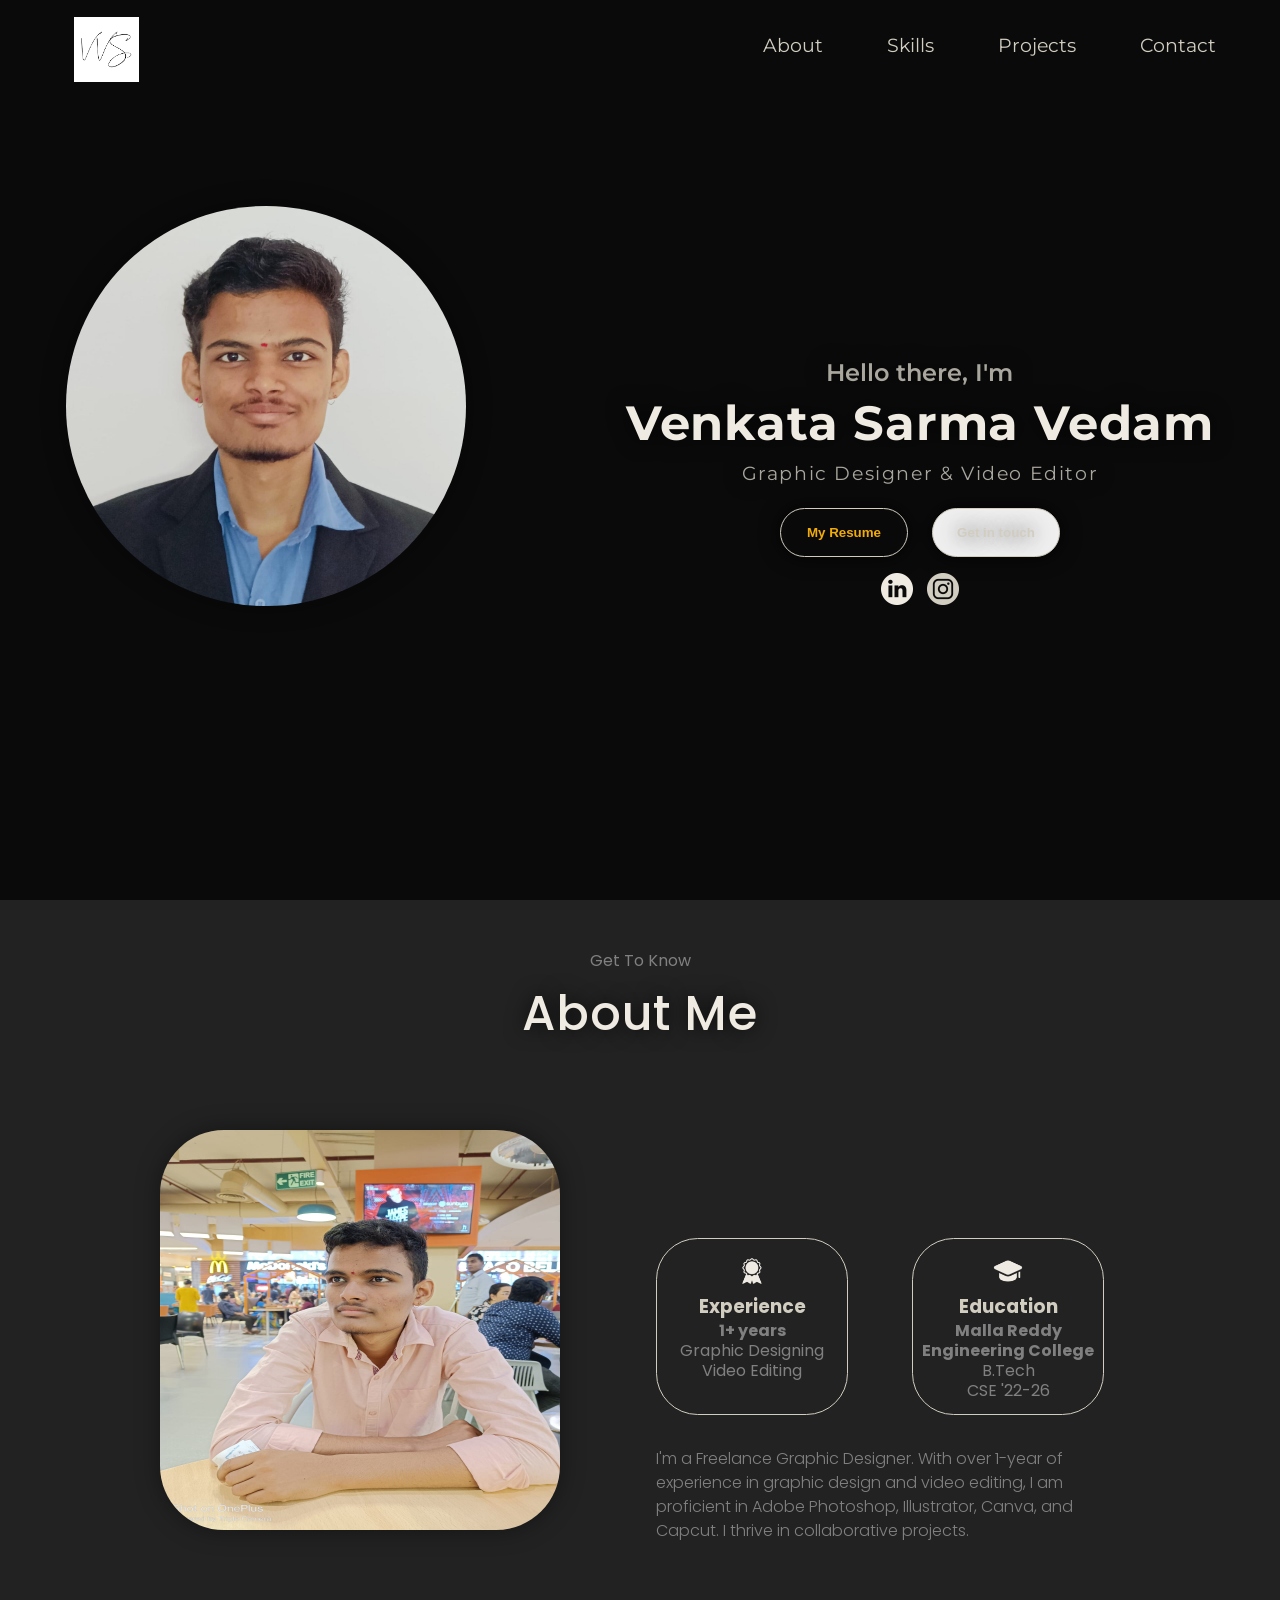
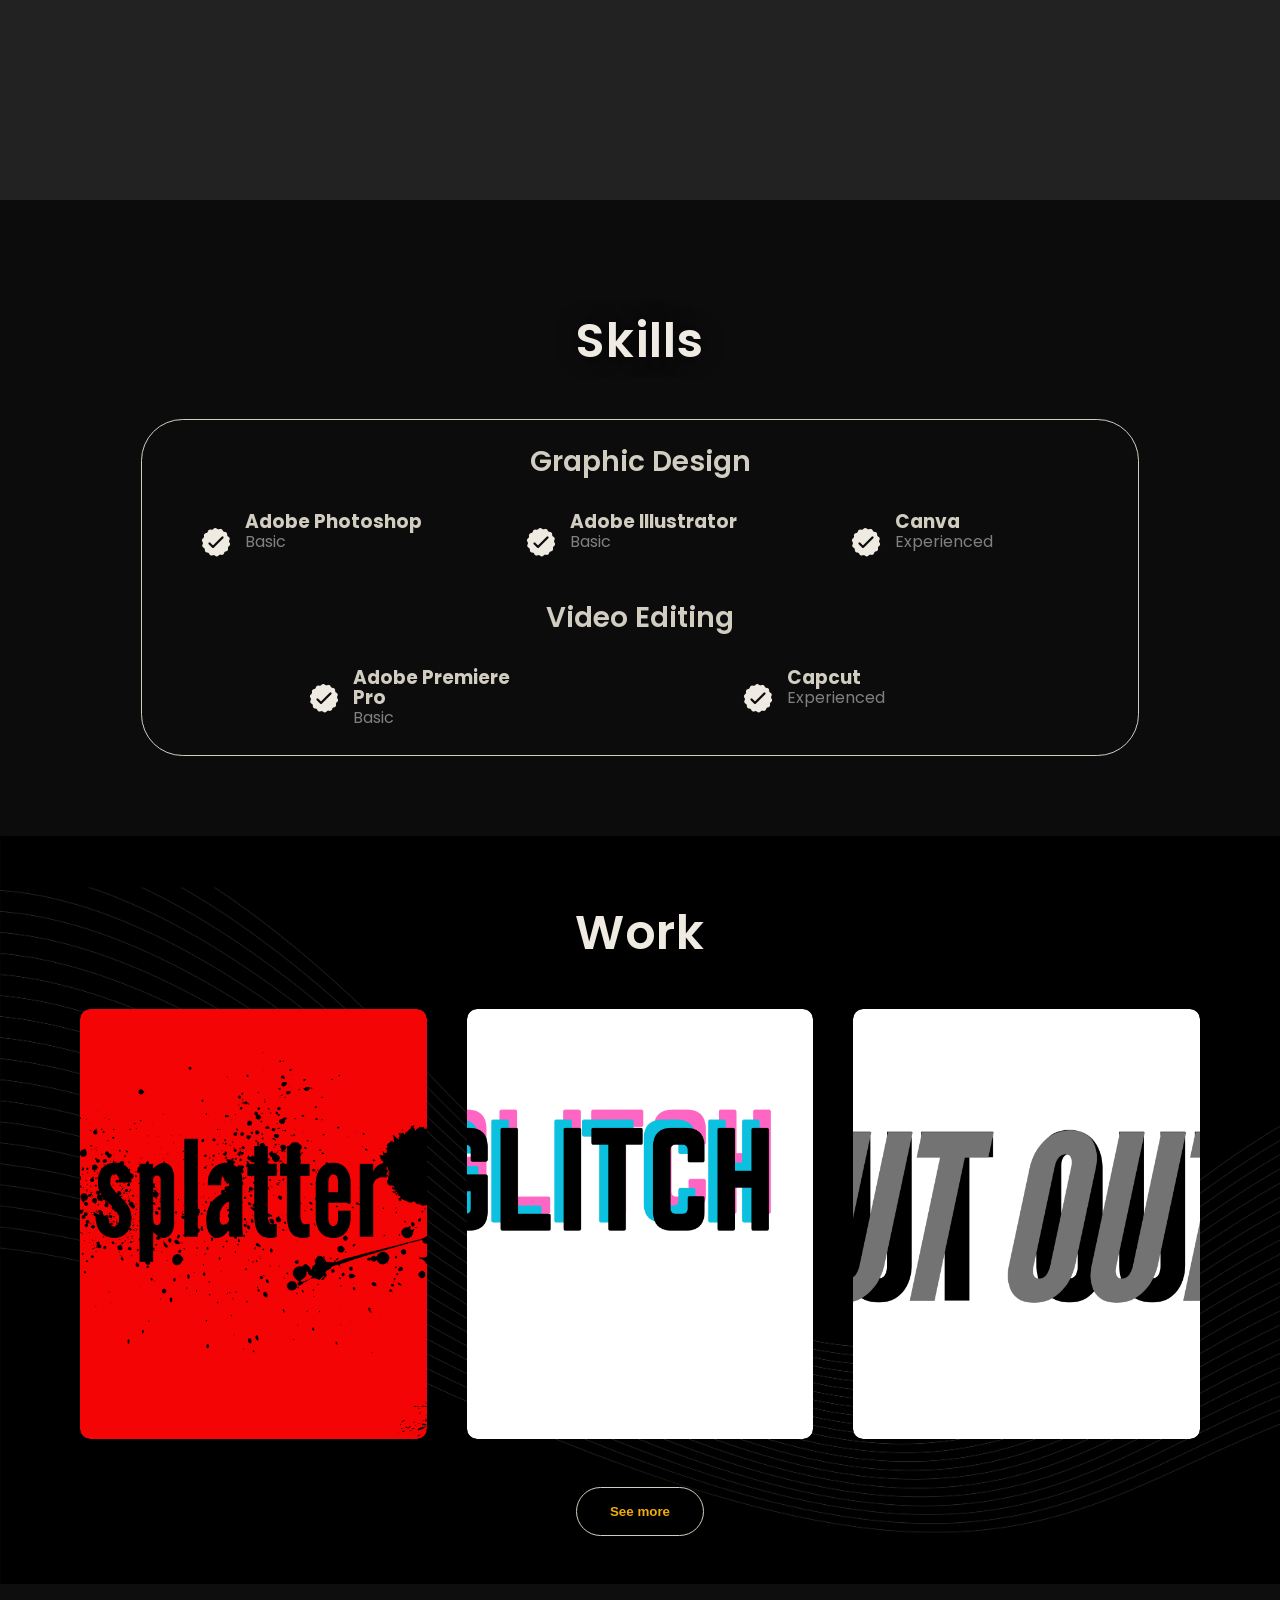
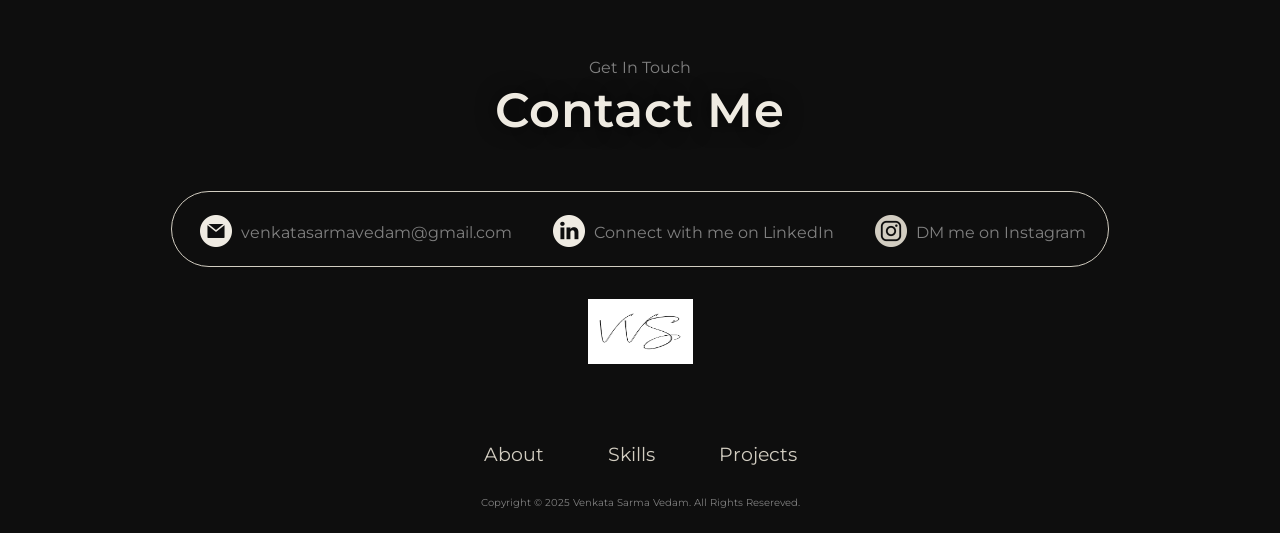
==== index.html @ 88a63e41 "first commit" ====
<!DOCTYPE html>
<html lang="en">
<head>
    <meta charset="UTF-8">
    <meta name="viewport" content="width=device-width, initial-scale=1.0">
    <title>VVS Portfolio</title>
    <link rel="stylesheet" href="style.css">
    <link rel="stylesheet" href="mediaqueries.css">
</head>
<body bgcolor="#070707">

     

    <nav id="desktop-nav" class="bgcolor">
        <div class="logo"><img src="./Assets/sign.png"
            alt="venkata-sarma-vedam" onclick="location.href='./#profile'">
        </div>
        <div>
            <ul class="nav-links">
                <li><a href="#about">About</a></li>
                <li><a href="#skills">Skills</a></li>
                <li><a href="#projects">Projects</a></li>
                <li><a href="#contact">Contact</a></li>
            </ul>
        </div>
    </nav>

    <nav id="hamburger-nav">
        <div class="logo">Sarma</div>
        <div class="hamburger-menu">
            <div class="hamburger-icon" onclick="togglemenu()">
                <span></span>
                <span></span>
                <span></span>
            </div>
            <div class="menu-links" onclick="togglemenu()">
                <li><a href="#about" onclick="togglemenu()">About</a></li>
                <li><a href="#skills" onclick="togglemenu()">Skills</a></li>
                <li><a href="#projects" onclick="togglemenu()">Projects</a></li>
                <li><a href="#contact" onclick="togglemenu()">Contact</a></li>
            </div>
        </div>
    </nav>

    <section id="profile">
        <div class="section__pic-container">
            <img class="home-pic"
            src="./Assets/profile.jpg" alt="Venakta Sarma">
        </div>
        <div class="section__text" class="show">
            <p class="section__text__p1">Hello there, I'm</p>
            <h1 class="title">Venkata Sarma Vedam</h1>
            <p class="section__text__p2">Graphic Designer  &  Video Editor</p>
            <div class="btn-container">
                <button class="btn btn-color-2"
                onclick="window.open('./Assets/content_writer.pdf')"
                >
                My Resume
                </button>
                <button class="btn btn-color-1">
                    <a href="#contact" >Get in touch</a>
                </button>
                
            </div>
            <div id="socials-container">
                <img src='./Assets/linkedin.png' alt="My LinkedIn Profile"
                class="icon" onclick="location.href='https://www.linkedin.com/in/venkata-sarma-vedam-128020261'">
                <img src='./Assets/insta.png' alt="My Instagram Handle"
                class="icon" onclick="location.href='https://www.instagram.com/smiling_sarma_?igsh=MWcybjN6bXp6YnY2OQ=='">
                </div>
        </div>
    </section>

    <section id="about">
        <p class="section__text">Get To Know</p>
        <h1 class="title2">About Me</h1>
        <div class="section-container">
            <div class="section__pic-container">
                <img src="./Assets/two.jpg"
                alt="Venkata Sarma Profile Picture"
                class="about-pic">
            </div>
            <div class="about-details-container">
                <div class="about-containers">
                    <div class="details-container">
                        <img src="./Assets/experience.png"
                        alt="experience icon" class="icon">
                        <h3 class="about-headings">Experience</h3>
                        <p><b>1+ years</b><br>Graphic Designing<br>Video Editing</p>
                    </div>
                    <div class="details-container">
                        <img src="./Assets/graduation.png"
                        alt="education icon" class="icon">
                        <h3 class="about-headings">Education</h3>
                        <p><b>Malla Reddy Engineering College</b>
                        <br>B.Tech <br>
                        CSE '22-26</p>
                    </div>
                </div>
                <div class="text-container">
                    <p>
                        I'm a Freelance Graphic Designer. With over 1-year of 
                        experience in graphic design and video editing, I am proficient 
                        in Adobe Photoshop, Illustrator, Canva, and Capcut. I thrive in 
                        collaborative projects.
                    </p>
                </div>
            </div>
        </div>
    </section>

    <section id="skills">
        <p class="section__text">Have a look at my</p>
        <h1 class="title">Skills</h1>
        <div class="skills-details-container">
                <div class="sk-details-container">
                    <h2 class="skills-subtitle">Graphic Design</h2>
                    <div class="article-container">
                        <article>
                            <img src="./Assets/checkmark.png" alt="skills checkmark"
                            class="icon">
                            <div>
                                <h3>Adobe Photoshop</h3>
                                <p>Basic</p>
                            </div>
                        </article>
                        <article>
                            <img src="./Assets/checkmark.png" alt="skills checkmark"
                            class="icon">
                            <div>
                                <h3>Adobe Illustrator</h3>
                                <p>Basic</p>
                            </div>
                        </article>
                        <article>
                            <img src="./Assets/checkmark.png" alt="skills checkmark"
                            class="icon">
                            <div>
                                <h3>Canva</h3>
                                <p>Experienced</p>
                            </div>
                        </article>
                    </div>
                    <h2 class="skills-subtitle">Video Editing</h2>
                    <div class="article-container">
                        <article>
                            <img src="./Assets/checkmark.png" alt="skills checkmark"
                            class="icon">
                            <div>
                                <h3>Adobe Premiere Pro</h3>
                                <p>Basic</p>
                            </div>
                        </article>
                        <article>
                            <img src="./Assets/checkmark.png" alt="skills checkmark"
                            class="icon">
                            <div>
                                <h3>Capcut</h3>
                                <p>Experienced</p>
                            </div>
                        </article>
                    </div>           
                </div>
        </div>
    </section>

    <section id="projects">
        <p class="section__text">Explore my</p>
        <h1 class="title">Work</h1>
        <div class="work-list">
            <a href="./Assets/cutout1.png"><div class="work">
                <img src="./Assets/cutout1.png" alt="The Door To Heaven">
                <div class="layer">
                    <h3>Splatter</h3>
                </div>
            </div></a>
            <a href="./Assets/CUTOUT(2).png"><div class="work">
                <img src="./Assets/CUTOUT(2).png" alt="Sukoon">
                <div class="layer">
                    <h3>Glitch</h3>
                </div>
            </div></a>
            <a href="./Assets/CUTOUT.png"><div class="work">
                <img src="./Assets/CUTOUT.png" alt="Falling - Light">
                <div class="layer">
                    <h3>Shadow</h3>
                </div>
            </div></a>
            
        </div>

            </div>
        </div>
        <a href="projects.html">
        <button class="btn btn-color-2">
                See more
            </button></a>
    </section>

    <section id="contact">
        <p class="section__text" style="padding-bottom: 0.3rem;">Get In Touch</p>
        <h1 class="title" style="font-weight: 600;">Contact Me</h1>
        <div class="contact-info-upper-container">
            <div class="contact-info-container">
                <a href="mailto:23110059@iitgn.ac.in">
                    <img src="./Assets/email.png" alt="Email icon"
                    class="icon contact-icon">
                    <p>venkatasarmavedam@gmail.com</p>
                </a>
            </div>
            <div class="contact-info-container">
            <a href="https://www.linkedin.com/in/venkata-sarma-vedam-128020261">
                <img src="./Assets/linkedin.png" alt="LinkedIn" 
                class="icon contact-icon">
                <p>Connect with me on LinkedIn</p>
            </a>
            </div>
            <div class="contact-info-container">
            <a href="https://www.instagram.com/smiling_sarma_?igsh=MWcybjN6bXp6YnY2OQ==">
                <img src='./Assets/insta.png' alt="My Instagram Handle" 
                class="icon contact-icon">
                <p>DM me on Instagram</p>
            </a>
            </div>
        </div>
        <div class="logo"><img src="./Assets/sign.png"
            alt="venkata-sarma-vedam" onclick="location.href='./#profile'">
        </div> 
    </section>

    <footer>
        <nav>
            <div class="nav-links-container2">
                <ul class="nav-links">
                    <li><a href="#about">About</a></li>
                    <li><a href="#skills">Skills</a></li>
                    <li><a href="#projects">Projects</a></li>
                </ul>
            </div>
        </nav><br>
        <p>Copyright &#169; 2025 Venkata Sarma Vedam. All Rights Resereved.</p>
    </footer>

   <script defer src="script.js"></script> 
</body>
</html>
---- style.css ----
/*GENERAL*/

@import url('https://fonts.googleapis.com/css2?family=Montserrat:ital,wght@0,100..900;1,100..900&display=swap');
@import url('https://fonts.googleapis.com/css2?family=Poppins:ital,wght@0,100;0,200;0,300;0,400;0,500;0,600;0,700;0,800;0,900;1,100;1,200;1,300;1,400;1,500;1,600;1,700;1,800;1,900&display=swap');
@font-face {
    font-family: myfont;
    src: url("./Assets/BrittanySignature.ttf") format("ttf");
    font-weight: normal;
    font-style: normal;

}

*{
    margin: 0;
    padding: 0;
}

body {   
    font-family: "Montserrat", "Poppins" ;
    background-color: #0e0e0e;

}

body::-webkit-scrollbar {
    display: none;
}

html {
    scroll-behavior: smooth;
}

p {
    color: rgb(128, 128, 128);
}

/* INTRO SCREEN */
 

.logo-header {
    position: absolute;
    top: 45%;
    left: 50%;
    transform: translate(-50%, -50%);
    color: #d2cdc1;
}

.intro-logo {
    position: relative;
    display: inline-block;
    bottom: -25px;
    opacity: 0;
    font-weight: 300;
    font-family: 'Montserrat';
}

.intro-logo.active {
    bottom: 0;
    opacity: 1;
    transition: ease-in-out 0.5s;
}

.intro-logo.fade {
    bottom: 150px;
    opacity: 0;
    transition: ease-in-out 0.5s;
}


/*TRANSITION*/

a, .btn {
  transition: all 300ms ease;  
}

/*DESKTOP NAV*/

#desktop-nav {
    display: flex;
    width: 90%;
    
    position: absolute;
    justify-content: space-between;
    align-items: center;
    height: 10vh;
    padding: 0 5%;
    z-index: 1;

    /* transition: all 300ms ease; */
}

/* .bgcolor {
    background-color:none;
    transition: all 300ms ease;
} */


.nav-links {
    gap: 4rem;
    list-style: none;
    font-size: 1.2rem;
    margin-top: 0.3rem;

}

a {
    color: #d2cdc1;
    text-decoration: none;
    text-decoration-color: #141414;
}

nav a:hover {
    color: purple;
    text-decoration: underline;
    text-underline-offset: 0.8rem;
}

#desktop-nav .logo {
    display: flex;
    height: 65px;
    width: 105px;
    margin-top: 0.5rem;
    padding-left: 10px;
}

.logo:hover {
    cursor: pointer;
}

/*HAMBURGER NAV*/


#hamburger-nav, .nav-links {
    display: flex;
}

#hamburger-nav {
    justify-content: center;
    align-items: center;
    height: 10vh;
    padding-left: 5rem;
    padding-right: 6rem;
    position: absolute;
    background-color: transparent;
    color: transparent;
    z-index: 1;
}

#hamburger-nav {
    display: none;
}

.hamburger-menu {
    position: relative;
    display: inline-block;
}

.hamburger-icon {
    display: flex;
    flex-direction: column;
    justify-content: space-between;
    height: 24px;
    width: 30px;
    cursor: pointer;
}

.hamburger-icon span {
    width: 100%;
    height: 2px;
    background-color: #d2cdc1;
    transition: all 0.3 ease-in-out;
}

.menu-links {
    position: absolute;
    top: 100%;
    right: 0;
    background-color: #141414;
    width: fit-content;
    max-height: 0;
    overflow: hidden;
    transition: all 0.3 ease-in-out;
}

.menu-links a {
    display: block;
    padding: 10px;
    text-align: center;
    font-size: 1.5rem;
    color: #d2cdc1;
    text-decoration: none;
    transition: all 0.3 ease-in-out;
}

.menu-links li {
    list-style: none;
}

.menu-links.open {
    max-height: 300px;
}

.hamburger-icon.open span:first-child {
    transform: rotate(45deg) translate(10px,5px);
}

.hamburger-icon.open span:nth-child(2) {
    opacity: 0;;
}

.hamburger-icon.open span:last-child {
    transform: rotate(-45deg) translate(10px,-5px);
}

.hamburger-icon span:first-child {
    transform: none;
}

.hamburger-icon span:first-child {
    opacity: 1;
}

.hamburger-icon span:first-child {
    transform: none;
}

/*SECTIONS*/

section {
    padding-top: 4vh;
    height: 96vh;
    box-sizing: border-box;
    min-height: fit-content;
}

.section-container {
    display: flex;
}

/*PROFILE SECTION*/

#profile {
    padding-top: 3.5rem;
    display: flex;
    justify-content: center;
    gap: 10rem;
    height: 100vh;
    background-color: #0a0a0a;
    background-image: url('./Assets/mypic.jpg');
    background-size: cover;
    background-repeat: no-repeat;
    background-attachment: fixed;
    background-position: center;
    background-blend-mode: overlay;
    background-size: 105%;
}



.home-pic {
    display: flex;
    height: 400px;
    width: 400px;
    margin: 9.4rem 0;
    border-radius: 50%;
    box-shadow: 0 0 25px rgba(0, 0, 0,0.4);
}

.section__text {
    align-self: center;
    text-align: center;
    opacity: 0;
    transition: all 800ms;
    filter: blur(5px);
}

.show{
    opacity: 1;
    filter: blur(0);

}

.section__text p {
    color: #a9a69e;
    text-shadow: 0 0 20px rgba(0,0,0, 0.744);
}

.section__text__p1 {
    font-weight: 600;
    text-align: center;
    font-size: 1.5rem;
    margin-bottom: 0.4rem;
    margin-top: 0.7rem;
}

.section__text__p2 {
    font-weight: 400;
    letter-spacing: 0.1rem;
    font-size: 1.2rem;
}

.title {
    font-weight: 700;
    font-size: 3rem;
    text-align: center;
    color: #efebe2;
    margin-bottom: 0.6rem;
    text-shadow: 0 0 20px rgba(0,0,0, 0.744);
    letter-spacing: 0.05rem;
}

#socials_container {
    display: flex;
    justify-content: center;
    margin-top: 2rem;
    gap: 1rem;
}

/*ICONS*/

.icon {
    cursor: pointer;
    height: 2rem;
    margin-top: 1rem;
    text-shadow: 0 0 20px rgba(0,0,0, 0.8);
    padding-inline: 5px;
}

.btn-container {
    display: flex;
    justify-content: center;
    gap: 1rem;
    transition-delay: 1s;
}

.btn {
    font-weight: 600;
    transition: all 300ms ease;
    padding: 1rem;
    width: 8rem;
    border-radius: 2rem;
    margin-top: 1.4rem;   
    box-shadow: 0 0 20px rgba(0, 0, 0, 0.8);
    text-shadow: 0 0 20px rgba(0,0,0, 0.8);
}

.btn-color-1, .btn-color-2 {
    border: #d2cdc1 0.1rem solid;
}
.btn-color-2 {
    color: #f2ac09;
}
.btn-color-1 {
    color: #f2093b;
}

.btn-color-1:hover, .btn-color-2:hover {
    cursor: pointer;
}

.btn-color-2:hover {
    background: none;
    color: purple;
    border: purple 0.1rem solid;
    box-shadow: 0 0 20px rgba(128,0,128,0.3);
}

.btn-color-1:hover {
    background: purple;
    color: #d2cdc1;
    border: purple;
    box-shadow: 0 0 20px rgba(128,0,128,0.3);
}

.btn-color-2 {
    background: none;
}

btn-color-2:hover {
    border:#d2cdc1 0.1rem solid;
}

.btn-container {
    gap: 1.5rem;
} 


/*ABOUT SECTION*/

#about {
    position: relative;
    padding-top: 3rem;
    height: 100vh;
    background-color: #222222;
    background-image: url('./Assets/black.jpg');
    background-size: cover;
    background-repeat: no-repeat;
    background-blend-mode: overlay;
    font-family: "Poppins";
}

.title2 {
    font-family: "Poppins", sans-serif;
    color: #efebe2;
    margin-top: 0.3rem;
    font-weight: 500;
    font-size: 3rem;
    text-align: center;
    text-shadow: 0 0 20px rgba(0,0,0, 0.744);
    letter-spacing: 0.05rem;
}

.about-pic {
    height: 400px;
    width: 400px;
    margin-left: 10rem;
    margin-top: 5rem;
    border-radius: 4rem;
    box-shadow: 0 0 25px rgba(0, 0, 0,0.4);
}

.about-containers {
    gap: 4rem;
    margin-bottom: 2rem;
    padding-left: 2rem;
    padding-right: 11rem;
}

.about-details-container {
    justify-content: center;
    flex-direction: column;
    
}

.about-containers,
.about-details-container {
    display: flex;
}


.details-container {
    padding-bottom: 0.8rem;
    flex: 1;
    background: none;
    border-radius: 2.6rem;
    border: #070707 0.1rem solid;
    border-color: #d2cdc1;
    text-align: center;
    line-height: 1.25rem;
    transition: all 300ms ease;
}

.details-container:hover {
    background: #0a0a0a;
    color: purple;
    border: purple 0.1rem solid;
    box-shadow: 0 0 20px rgba(128,0,128,0.3);
}

.section-container {
    gap: 4rem;
    height: 80%;
}


.about-headings {
    color: #d2cdc1;
    padding-top: 0.3rem;
    padding-bottom: 0.3rem;
}

.text-container {
    font-family: "Poppins", sans-serif;
    font-weight: 300;
    color: #d2cdc1;
    padding-left: 2rem;
    padding-right: 11rem;
    text-align: left;
    line-height: 1.5rem;

}

/*SKILLS*/

#skills {
    position: relative;
    background-image: url(./Assets/bgpic.jpg);
    padding: 5rem 0;
    height: 100vh;
    background-color: #0c0c0c;
    background-size: cover;
    background-repeat: no-repeat;
    background-blend-mode: overlay;
    font-family: "Poppins";
    background-position: center;
    background-attachment: fixed;
    height: fit-content;
}

#skills .title{
    font-weight: 600;
}

.skills-subtitle {
    color: #d2cdc1;
    font-weight: 600;
    font-size: 1.75rem;
    margin-bottom: 2rem;
    margin-top: 2rem;

}

.skills-details-container {
    display: flex;
    justify-content: center;
    flex-direction: column;
}

.article-container {
    display: flex;
    text-align: initial;
    flex-wrap: wrap;
    flex-direction: row;
    gap: 2rem;
    justify-content: space-evenly;
    padding-bottom: 1rem;
}

article {
    display: flex;
    width: 15rem;
    justify-content: left;
    gap: 0.5rem;
    margin-top: 0.5rem;
}
article .icon {
    cursor: default;
}

article h3{
    color: #d2cdc1;
}

.sk-details-container {
    padding-bottom: 0.8rem;
    flex: 1;
    background: none;
    border-radius: 2.6rem;
    border: #070707 0.1rem solid;
    border-color: #d2cdc1;
    text-align: center;
    line-height: 1.25rem;
    margin-left: 11%;
    margin-right: 11%;
    margin-top: 2rem;
    padding-bottom: 0.7rem;
    transition: all 300ms ease;
}

.sk-details-container:hover{
    background: #0a0a0a;
    color: purple;
    border: purple 0.1rem solid;
    box-shadow: 0 0 15px rgba(128,0,128,0.2);
}



/* PROJECTS */

#projects {
    position: relative;
    background-image: url("./Assets/huji22.jpg");
    background-color: #1e1e1e;
    background-size: cover;
    background-repeat: no-repeat;
    background-blend-mode: overlay;
    font-family: "Poppins";
    height: fit-content;
    padding-bottom: 3rem;
}

#projects .title {
    font-weight: 600;
}

.work-list {
    display: grid;
    grid-template-columns: repeat(auto-fit, minmax(300px, 2fr));
    grid-gap: 40px;
    margin: 40px 5rem;
}

.work {
    border-radius: 10px;
    position: relative;
    overflow: hidden;
}

.work img {
    width: 100%;
    border-radius: 10px;
    display: block;
    aspect-ratio: 1/1;
    transition: transform 0.3s;
}

.layer {
    width: 100%;
    height: 0;
    background: linear-gradient(rgba(0,0,0,0), #070707) ;
    border-radius: 10px;
    position: absolute;
    left: 0;
    bottom: 0;
    overflow: hidden;
    display: flex;
    align-items: center;
    justify-content: center;
    flex-direction: column;
    text-align: center;
    transition: height 0.3s;
}

.layer h3 {
    color: #d2cdc1;
    text-shadow: 0 0 40px #070707;
    font-weight: 600;
}


.work img {
    height: 430px;
    width: 100%;
    object-fit: cover;
}

.work:hover img{
    transform: scale(1.1);
    width: 100%;
    border-radius: 10px;
    display: block;
    
}

.work:hover .layer {
    height: 100%;
}

.work:hover{
    box-shadow:  0 0 40px rgba(0, 0, 0, 0.204);
}

#projects button {
    margin: 3rem auto auto auto;
    display: block;
}


/* CONTACT */

#contact {
    height: 50vh;
    display: flex;
    justify-content: center;
    flex-direction: column;
    align-items: center;
    padding-bottom: 2rem;
}

.contact-info-upper-container {
    display: inline-block;
    justify-content: center;
    border-radius: 4rem;
    border: #d2cdc1 0.1rem solid;
    margin-top: 2.6rem;
    margin-left: auto;
    margin-right: auto;
    margin-bottom: 1rem;
    padding: 0.4rem;
    transition: all 0.3s ease;
}

.contact-info-upper-container:hover {
    border-color: purple;
    box-shadow: 0 0 30px rgba(128, 0, 128, 0.14);
}

.contact-info-container {
    display: inline-block;
    align-items: center;
    justify-content: center;
    gap: 1rem;
    margin: 0.05rem 1rem;
    padding-bottom: 0.5rem;
    width: auto;
}

.contact-info-container p {
    display: inline-block;
    justify-content: center;
    vertical-align: 9px;
}

.contact-info-container img:hover {
    color: purple;
    fill: purple;
}


#contact .logo img {
    display: flex;
    margin-top: 1rem;
    justify-content: center;
    align-items: center;
    height: 65px;
    width: 105px;
 
}

/* FOOTER */

footer{
    display: flex;
    flex-direction: column;
    align-items: center;
    justify-content: center;
}

footer .nav-links-container, .nav-links {
    padding: 0;
    margin: auto;
}
footer nav{
    padding: 0;
}

footer .nav-links-container2 {
    display: flex;
    flex-direction: column;
    justify-content: center;
    align-items: center;
    padding: 0;
    margin-top: 0.5rem;
}

.nav-links-container2 .nav-links{
    padding: 0;
    align-items: center;
    display: flex;
    flex-direction: row;
    justify-content: center;
}

footer p {
    display: flex;
    justify-content: center;
    margin-top: 0.7rem;
    padding-bottom: 1.5rem;
    font-size: x-small;
}


/* ALL PROJECTS PAGE */

#all-projects {
    position: relative;
    background-image: url("./Assets/huji25.jpg");
    background-color: #1e1e1e;
    background-size: cover;
    background-repeat: no-repeat;
    background-blend-mode: overlay;
    background-position: center;
    background-attachment: fixed;
    font-family: "Poppins";
    height: auto;
    padding-bottom: 2rem;
}

#all-projects p{
    height: 100%;
}


#all-projects .title{
    font-weight: 600;
}
---- mediaqueries.css ----
@media screen and (max-width: 1244px){
    #about{
        height: fit-content;
        padding-bottom: 4rem;
    }
    #about .section__pic-container{
        display: flex;
        justify-content: center;
        align-items: center;
    }
    .about-pic {
        width: 300px;
        height: 300px;
        margin: auto;
        margin-top: 2rem;
        margin-left: 2rem;
    }
    .about-containers {
        display: flex;
        flex-direction: row;
        flex-wrap: wrap;
        flex: 1;
        justify-content: center;
        align-items: center;
        margin-top: 2rem;
        padding: 0 2rem;
        gap: 2rem;
    }
    .about-containers .details-container {
        padding-left: 2rem;
        padding-right: 2rem;
        min-width: 16rem;
    }
    #about .text-container {
        padding: 0 2rem;
    }

}
@media screen and (max-width: 1140px){
    
    #desktop-nav .nav-links {
        display: none;
    }
    #desktop-nav{
        margin: 0;
        left: 0;
    }
    #hamburger-nav{
        display: flex;
        right: 0;
        padding-right: 5%;
    }
    #skills, .skills-details-container {
        padding-bottom: 3rem;
    }
    #profile{
        height: auto;
        padding-top: 7rem;
        padding-bottom: 2rem
    }
    #profile, .section-container {
        display: block;
    }

    section, .section-container {
        height: fit-content;
        justify-content: center;
    }
    section {
        padding: 5%;
    }
    .home-pic {
        width: 275px;
        height: 275px;
        margin: auto;
    }
    .about-pic {
        width: 300px;
        height: 300px;
        margin: auto;
        margin-top: 2rem;

    }
    .intro{
        width:100%;
    }
    .hamburger-nav{
        right: 0;
    }


    #skills{
        height: fit-content;
    }

    .skills-details-container{
        padding: 0 8%;
    }

    .sk-details-container{
        margin: 0;
    }
    #contact {
        height: fit-content;
    }
    #contact .title{
        margin-bottom: 2rem;
    }
    .contact-info-upper-container{
        width: fit-content;
        display: flex;
        flex-direction: column;
        border-radius: 2rem;
        margin: 0;
        margin-bottom: 1rem;
        padding: 0;
        padding-bottom: 0.2rem;
    }
    footer{
        display: flex;
        flex-direction: column;
        align-items: center;
        justify-content: center;
    }

    footer .nav-links-container, .nav-links {
        padding: 0;
        margin: auto;
    }
    footer nav{
        padding: 0;
    }

    #all-projects{
        width: 100%;
        margin: 0;
    }
    .work-list{
        grid-template-columns: repeat(auto-fit, minmax(400px, 1fr));
        padding: 0 5%;
    }

}

@media screen and (max-width: 825px){
    .about-containers .details-container {
        padding-left: 2rem;
        padding-right: 2rem;
        max-width: 15rem;
    }
}

@media screen and (max-width: 620px){
    .work-list{
        margin: 0;
        grid-template-columns: auto;
    }
    section{
        width: auto;
        margin-left: 0;
        margin-right: 0;
        padding: 3%;
    }
    #contact{
        margin-top: 1rem;
    }
}

@media(prefers-reduced-motion) {
    .section__text{
        transition: none;
    }
}
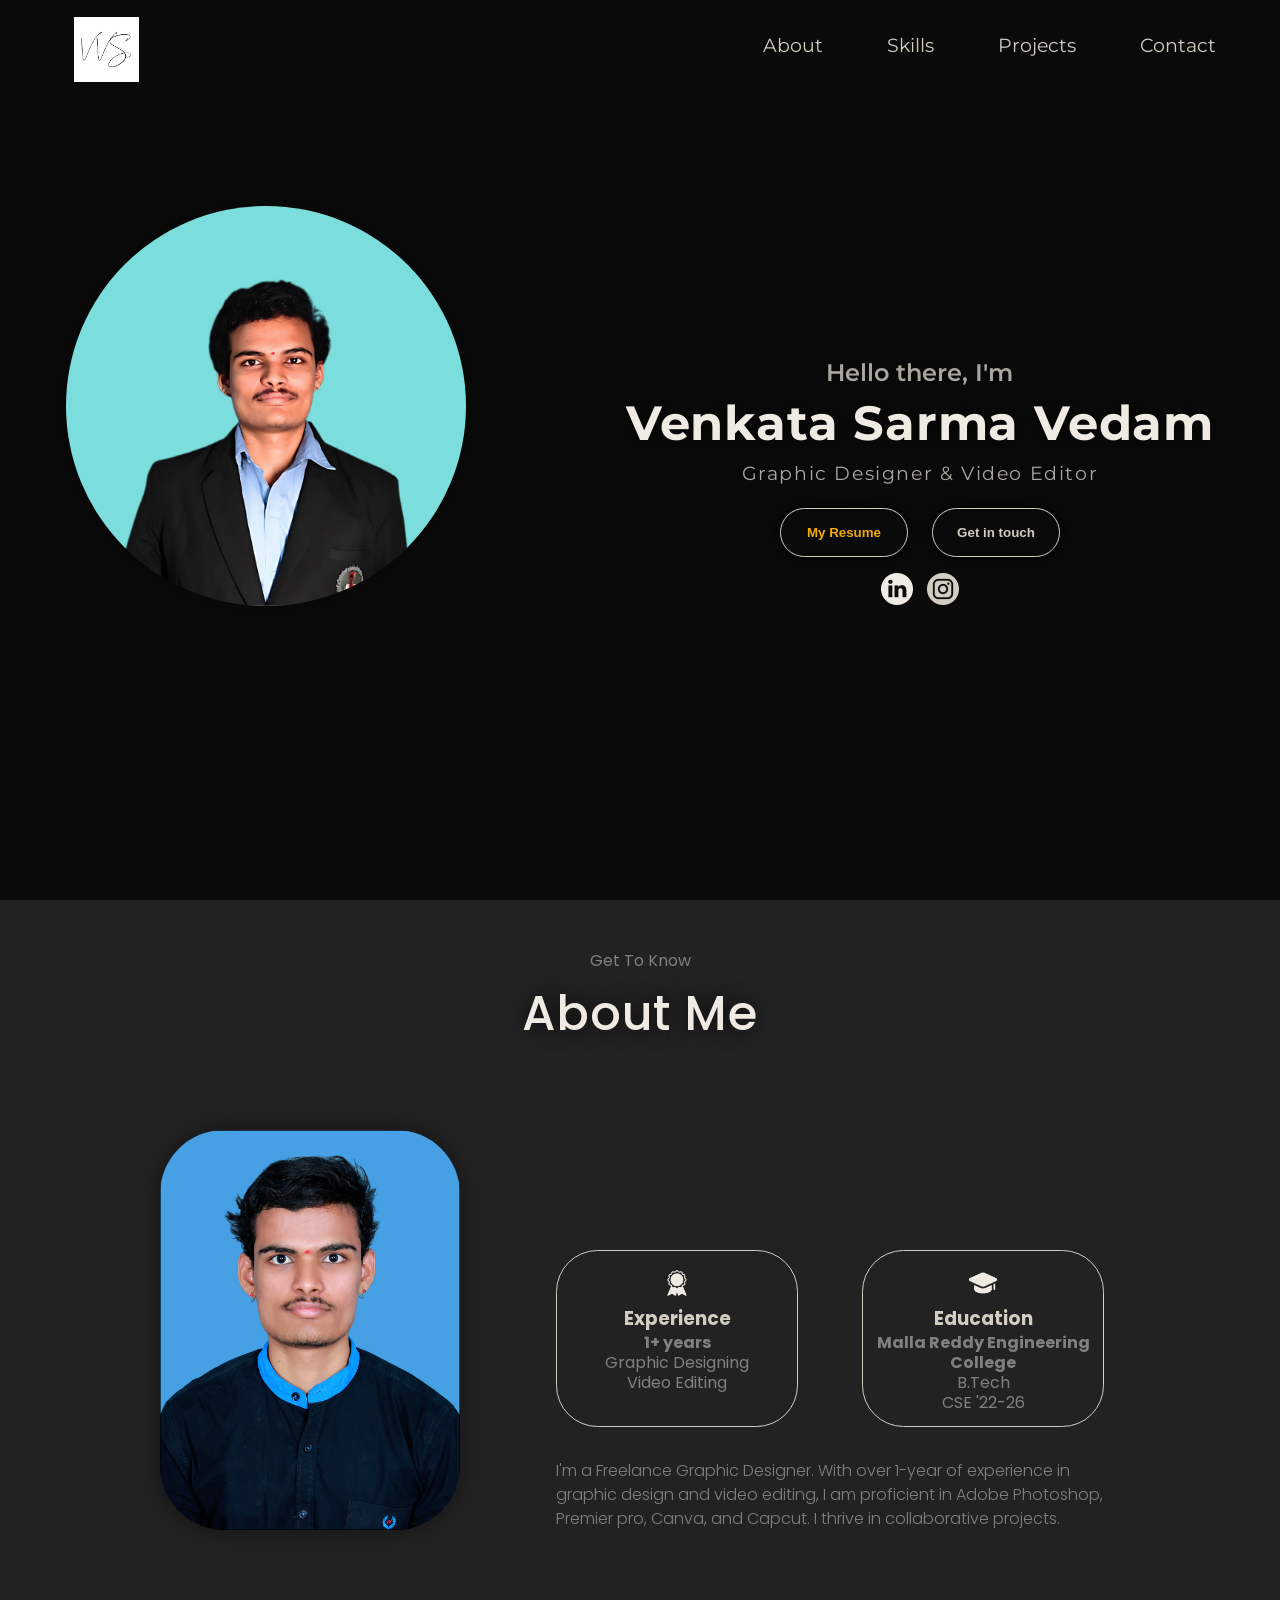
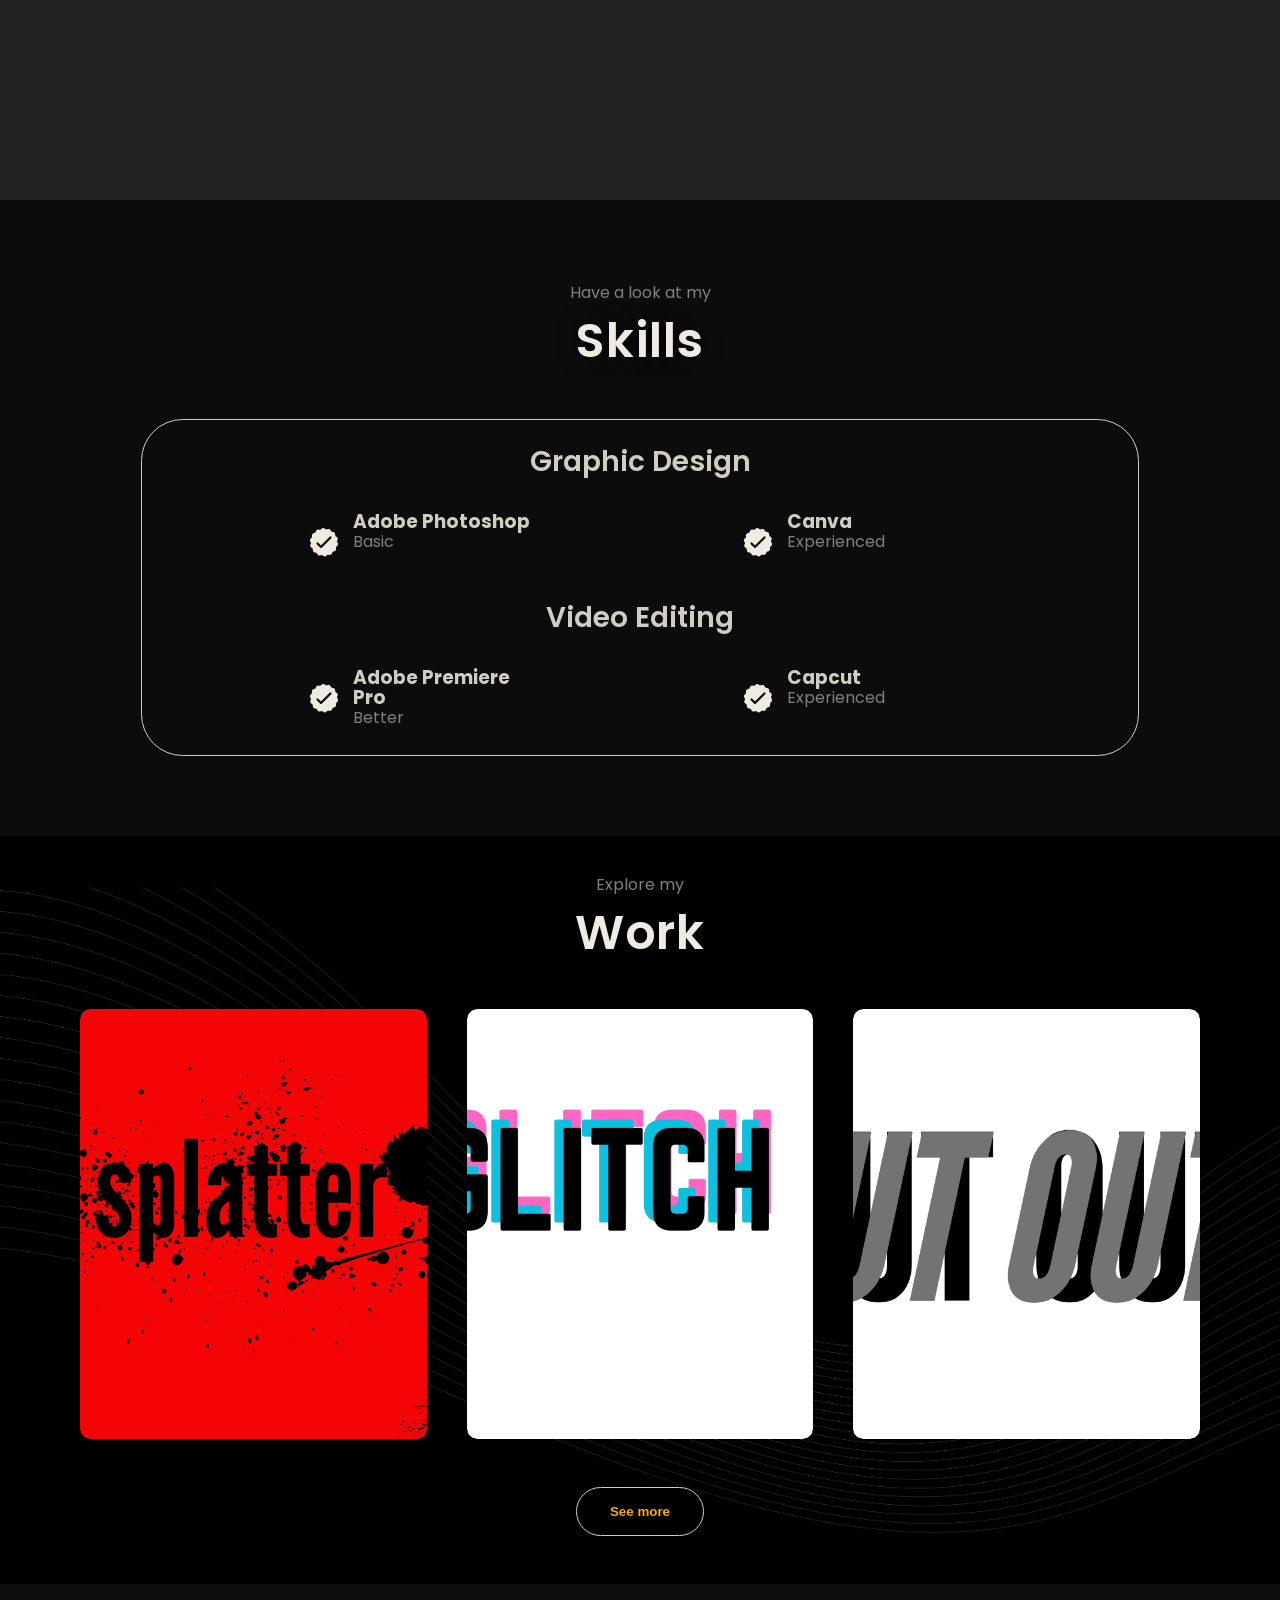
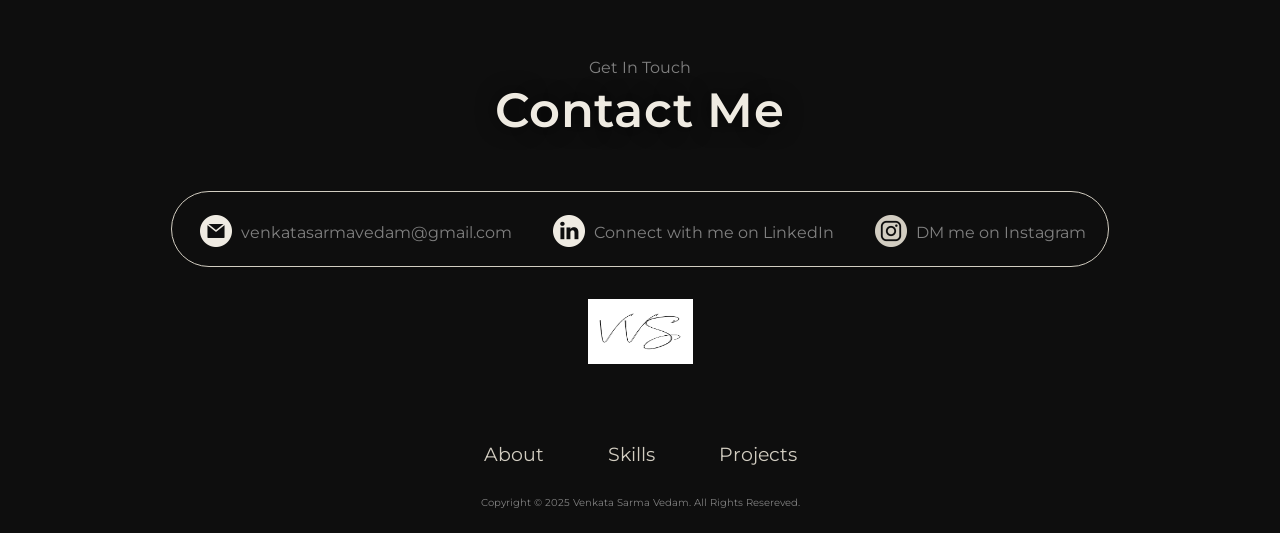
==== commit 0538bbb3: "updations" ====
--- a/index.html
+++ b/index.html
@@ -45,7 +45,7 @@
     <section id="profile">
         <div class="section__pic-container">
             <img class="home-pic"
-            src="./Assets/profile.jpg" alt="Venakta Sarma">
+            src="./Assets/profile.png" alt="Venakta Sarma">
         </div>
         <div class="section__text" class="show">
             <p class="section__text__p1">Hello there, I'm</p>
@@ -57,7 +57,7 @@
                 >
                 My Resume
                 </button>
-                <button class="btn btn-color-1">
+                <button class="btn btn-color-2">
                     <a href="#contact" >Get in touch</a>
                 </button>
                 
@@ -101,7 +101,7 @@
                     <p>
                         I'm a Freelance Graphic Designer. With over 1-year of 
                         experience in graphic design and video editing, I am proficient 
-                        in Adobe Photoshop, Illustrator, Canva, and Capcut. I thrive in 
+                        in Adobe Photoshop, Premier pro, Canva, and Capcut. I thrive in 
                         collaborative projects.
                     </p>
                 </div>
@@ -124,14 +124,7 @@
                                 <p>Basic</p>
                             </div>
                         </article>
-                        <article>
-                            <img src="./Assets/checkmark.png" alt="skills checkmark"
-                            class="icon">
-                            <div>
-                                <h3>Adobe Illustrator</h3>
-                                <p>Basic</p>
-                            </div>
-                        </article>
+                        
                         <article>
                             <img src="./Assets/checkmark.png" alt="skills checkmark"
                             class="icon">
@@ -148,7 +141,7 @@
                             class="icon">
                             <div>
                                 <h3>Adobe Premiere Pro</h3>
-                                <p>Basic</p>
+                                <p>Better</p>
                             </div>
                         </article>
                         <article>
--- a/style.css
+++ b/style.css
@@ -411,7 +411,7 @@
 
 .about-pic {
     height: 400px;
-    width: 400px;
+    width: 300px;
     margin-left: 10rem;
     margin-top: 5rem;
     border-radius: 4rem;
